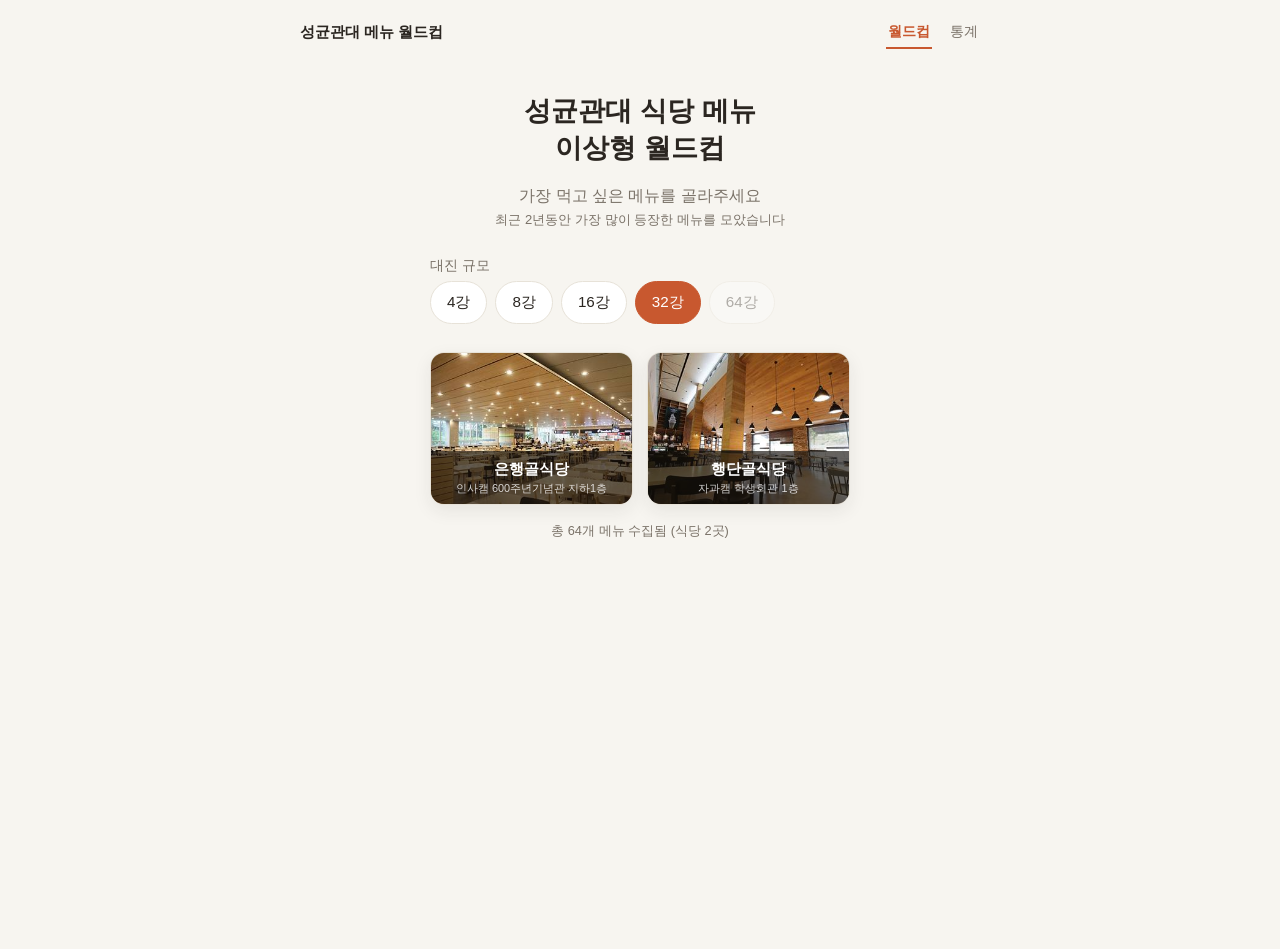
==== docs/index.html @ 2385b93e "Add ranking-accuracy feedback widget to result and stats pages" ====
<!DOCTYPE html>
<html lang="ko">
<head>
<meta charset="UTF-8">
<meta name="viewport" content="width=device-width, initial-scale=1.0">
<meta name="google-site-verification" content="KOrDOfrEUN9D3AdqTjw1bRF7JTJ5dpxACf7tST6a6Lo" />
<title>성균관대 식당 메뉴 이상형 월드컵</title>
<!-- Google tag (gtag.js) -->
<script async src="https://www.googletagmanager.com/gtag/js?id=G-GJEPT5KRBJ"></script>
<script>
  window.dataLayer = window.dataLayer || [];
  function gtag(){dataLayer.push(arguments);}
  gtag('js', new Date());

  gtag('config', 'G-GJEPT5KRBJ');
</script>
<link rel="stylesheet" href="style.css">
</head>
<body>
<nav class="topbar">
  <a href="index.html" class="brand">성균관대 메뉴 월드컵</a>
  <div class="topnav-links">
    <a href="index.html" class="active">월드컵</a>
    <a href="stats.html">통계</a>
  </div>
</nav>
<div id="app">

  <section id="screen-select" class="screen">
    <h1>성균관대 식당 메뉴<br>이상형 월드컵</h1>
    <p class="sub">가장 먹고 싶은 메뉴를 골라주세요</p>
    <p class="sub-note">최근 2년동안 가장 많이 등장한 메뉴를 모았습니다</p>

    <div class="select-group">
      <label>대진 규모</label>
      <div id="sizeButtons" class="size-buttons"></div>
    </div>

    <div id="cafeteriaButtons" class="cafeteria-buttons"></div>

    <p id="dataInfo" class="data-info"></p>
  </section>

  <section id="screen-game" class="screen hidden">
    <div class="progress">
      <span id="matchLabel"></span>
    </div>
    <div class="vs-wrap">
      <button class="card" id="cardLeft"></button>
      <div class="vs">
        <div class="vs-round" id="roundLabel"></div>
        <div class="vs-label">VS</div>
      </div>
      <button class="card" id="cardRight"></button>
    </div>
    <button id="backBtn" class="text-btn">처음으로</button>
  </section>

  <section id="screen-result" class="screen hidden">
    <h2>우승 메뉴</h2>
    <div class="result-wrap">
      <div class="winner-col">
        <div class="card winner" id="winnerCard"></div>
        <button id="restartBtn" class="primary-btn">다시 하기</button>
      </div>
      <div class="winner-stats" id="winnerStats">
        <div id="resultFeedback"></div>
        <div class="winner-stats-title">식당 메뉴 티어표</div>
        <div id="winnerStatsBody" class="winner-stats-body">
          <table class="stats-table">
            <thead>
              <tr>
                <th>티어</th>
                <th>메뉴</th>
                <th>승률</th>
              </tr>
            </thead>
            <tbody id="winnerStatsTableBody"></tbody>
          </table>
        </div>
      </div>
    </div>
  </section>

</div>
<script src="config.js"></script>
<script src="app.js"></script>
</body>
</html>
---- docs/style.css ----
:root {
  --bg: #f7f5f0;
  --ink: #2b2621;
  --sub: #7a7268;
  --accent: #c8582f;
  --card-bg: #ffffff;
  --card-border: #e7e2d8;
  --shadow: 0 6px 18px rgba(43, 38, 33, 0.08);
}

@media (prefers-color-scheme: dark) {
  :root {
    --bg: #1c1a17;
    --ink: #f2eee6;
    --sub: #a99f90;
    --accent: #e07a4c;
    --card-bg: #27231e;
    --card-border: #3a352c;
    --shadow: 0 6px 18px rgba(0, 0, 0, 0.35);
  }
}

* { box-sizing: border-box; }

body {
  margin: 0;
  font-family: "Pretendard", "Apple SD Gothic Neo", "Malgun Gothic", sans-serif;
  background: var(--bg);
  color: var(--ink);
  min-height: 100vh;
}

.topbar {
  display: flex;
  align-items: center;
  justify-content: space-between;
  max-width: 720px;
  margin: 0 auto;
  padding: 16px 20px 0;
}

.topbar .brand {
  font-weight: 700;
  font-size: 0.95rem;
  color: var(--ink);
  text-decoration: none;
}

.topnav-links {
  display: flex;
  gap: 16px;
}

.topnav-links a {
  color: var(--sub);
  text-decoration: none;
  font-size: 0.9rem;
  padding: 6px 2px;
  border-bottom: 2px solid transparent;
}

.topnav-links a.active {
  color: var(--accent);
  border-bottom-color: var(--accent);
  font-weight: 600;
}

#app {
  max-width: 720px;
  margin: 0 auto;
  padding: 32px 20px 60px;
  min-height: 100vh;
  display: flex;
  flex-direction: column;
}

.stats-app { align-items: stretch; }

.stats-title { text-align: center; margin-bottom: 4px; }
.menu-tier-title { margin-top: 44px; }
.menu-cafeteria-select { max-width: 280px; margin: 16px auto 0; }

.stats-table-wrap {
  overflow-x: auto;
  margin-top: 12px;
  border: 1px solid var(--card-border);
  border-radius: 14px;
  background: var(--card-bg);
  box-shadow: var(--shadow);
}

.stats-table {
  width: 100%;
  border-collapse: collapse;
  font-size: 0.95rem;
}

.stats-table th, .stats-table td {
  padding: 12px 14px;
  text-align: left;
  border-bottom: 1px solid var(--card-border);
}

.stats-table th {
  color: var(--sub);
  font-weight: 600;
  font-size: 0.8rem;
}

.stats-table tr:last-child td { border-bottom: none; }

.cafeteria-name { font-weight: 600; }

.tier-badge {
  display: inline-flex;
  align-items: center;
  justify-content: center;
  width: 28px;
  height: 28px;
  border-radius: 8px;
  font-weight: 800;
  font-size: 0.9rem;
  color: #fff;
}

.tier-S { background: #d4af37; }
.tier-A { background: #c8582f; }
.tier-B { background: #4a7c59; }
.tier-C { background: #4472a8; }
.tier-D { background: #7a7268; }
.tier-F { background: #555049; }
.tier-\- { background: var(--sub); }

.screen { display: flex; flex-direction: column; align-items: center; flex: 1; }
.hidden { display: none !important; }

h1 {
  text-align: center;
  font-size: 1.7rem;
  line-height: 1.35;
  margin: 12px 0 4px;
}

h2 { text-align: center; }

.sub { color: var(--sub); margin-bottom: 28px; }
.sub + .sub-note { margin-top: -24px; }

.sub-note { color: var(--sub); font-size: 0.82rem; margin: 0 0 28px; }

.select-group {
  width: 100%;
  max-width: 420px;
  margin-bottom: 20px;
}

.select-group label {
  display: block;
  font-size: 0.85rem;
  color: var(--sub);
  margin-bottom: 6px;
}

select {
  width: 100%;
  padding: 12px 14px;
  border-radius: 10px;
  border: 1px solid var(--card-border);
  background: var(--card-bg);
  color: var(--ink);
  font-size: 1rem;
}

.size-buttons {
  display: flex;
  gap: 8px;
  flex-wrap: wrap;
}

.size-btn {
  padding: 10px 16px;
  border-radius: 999px;
  border: 1px solid var(--card-border);
  background: var(--card-bg);
  color: var(--ink);
  cursor: pointer;
  font-size: 0.95rem;
}

.size-btn.active {
  background: var(--accent);
  border-color: var(--accent);
  color: #fff;
}

.size-btn:disabled { opacity: 0.35; cursor: not-allowed; }

.primary-btn {
  margin-top: 12px;
  padding: 14px 36px;
  border-radius: 999px;
  border: none;
  background: var(--accent);
  color: #fff;
  font-size: 1.05rem;
  font-weight: 600;
  cursor: pointer;
}

.primary-btn:hover { filter: brightness(1.05); }

.cafeteria-buttons {
  display: flex;
  gap: 14px;
  width: 100%;
  max-width: 420px;
  margin-top: 8px;
}

.cafeteria-btn {
  flex: 1;
  position: relative;
  aspect-ratio: 4 / 3;
  border-radius: 14px;
  overflow: hidden;
  border: 1px solid var(--card-border);
  box-shadow: var(--shadow);
  cursor: pointer;
  padding: 0;
  background: var(--card-border);
}

.cafeteria-btn img {
  width: 100%;
  height: 100%;
  object-fit: cover;
  display: block;
}

.cafeteria-btn:hover {
  transform: translateY(-2px);
  transition: 120ms ease;
}

.cafeteria-btn:disabled {
  cursor: default;
  opacity: 0.7;
}

.cafeteria-btn:disabled:hover {
  transform: none;
}

.cafeteria-btn:hover .cafeteria-btn-label {
  background: var(--accent);
}

.cafeteria-btn-label {
  position: absolute;
  left: 0;
  right: 0;
  bottom: 0;
  padding: 8px 6px;
  background: rgba(20, 16, 12, 0.65);
  color: #fff;
  text-align: center;
  display: flex;
  flex-direction: column;
  gap: 2px;
}

.cafeteria-btn-name {
  font-weight: 700;
  font-size: 0.95rem;
}

.cafeteria-btn-location {
  font-weight: 400;
  font-size: 0.68rem;
  color: rgba(255, 255, 255, 0.8);
}

.data-info { margin-top: 18px; color: var(--sub); font-size: 0.8rem; text-align: center; }

.progress {
  display: flex;
  justify-content: center;
  width: 100%;
  max-width: 640px;
  color: var(--sub);
  font-size: 0.9rem;
  margin-bottom: 18px;
}

.vs-wrap {
  display: flex;
  align-items: stretch;
  gap: 14px;
  width: 100%;
  max-width: 640px;
  flex: 1;
}

.vs {
  align-self: center;
  display: flex;
  flex-direction: column;
  align-items: center;
  gap: 4px;
  flex-shrink: 0;
}

.vs-round {
  font-weight: 700;
  color: var(--accent);
  font-size: 0.78rem;
  white-space: nowrap;
}

.vs-round.pulse {
  animation: roundPop 500ms ease;
}

@keyframes roundPop {
  0% { transform: scale(0.6); opacity: 0; }
  60% { transform: scale(1.15); opacity: 1; }
  100% { transform: scale(1); opacity: 1; }
}

.vs-label {
  font-weight: 800;
  color: var(--sub);
  font-size: 1rem;
}

.card {
  flex: 1;
  background: var(--card-bg);
  border: 1px solid var(--card-border);
  border-radius: 16px;
  box-shadow: var(--shadow);
  padding: 20px 16px;
  cursor: pointer;
  text-align: left;
  color: var(--ink);
  font-family: inherit;
  display: flex;
  flex-direction: column;
  gap: 10px;
}

.card:hover, .card:active {
  border-color: var(--accent);
  transform: translateY(-2px);
  transition: 120ms ease;
}

.card.shake {
  border-color: var(--accent);
  animation: cardShake 200ms ease;
  pointer-events: none;
}

@keyframes cardShake {
  0%, 100% { transform: translateX(0); }
  25% { transform: translateX(-5px); }
  50% { transform: translateX(5px); }
  75% { transform: translateX(-3px); }
}

.card-image {
  width: 100%;
  flex: 1;
  min-height: 160px;
  border-radius: 10px;
  overflow: hidden;
  background: var(--card-border);
  display: flex;
  align-items: center;
  justify-content: center;
}

.card-image img {
  width: 100%;
  height: 100%;
  object-fit: cover;
  display: block;
}

.card-image .image-placeholder {
  font-size: 2.2rem;
  opacity: 0.35;
}

.card .cafeteria-tag {
  font-size: 0.75rem;
  color: var(--sub);
}

.card .corner-tag {
  font-size: 0.75rem;
  color: var(--accent);
  font-weight: 600;
}

.card .main-item {
  font-size: 1.25rem;
  font-weight: 700;
  line-height: 1.3;
}

.card .side-items {
  font-size: 0.9rem;
  color: var(--sub);
  line-height: 1.6;
}

.card .price {
  font-size: 0.85rem;
  color: var(--sub);
  font-weight: 600;
  text-align: right;
}

.text-btn {
  margin-top: 24px;
  background: none;
  border: none;
  color: var(--sub);
  text-decoration: underline;
  cursor: pointer;
  font-size: 0.9rem;
}

.result-wrap {
  display: flex;
  align-items: flex-start;
  justify-content: center;
  gap: 20px;
  width: 100%;
  max-width: 780px;
  margin: 20px 0;
  flex-wrap: wrap;
}

.winner-col {
  display: flex;
  flex-direction: column;
  align-items: center;
  gap: 16px;
  width: 100%;
  max-width: 420px;
}

.winner {
  cursor: default;
  min-height: 280px;
  max-width: 420px;
  width: 100%;
  margin: 0;
}

.winner:hover { transform: none; border-color: var(--card-border); }

.winner-stats {
  flex: 1;
  min-width: 260px;
  max-width: 380px;
  background: var(--card-bg);
  border: 1px solid var(--card-border);
  border-radius: 16px;
  box-shadow: var(--shadow);
  padding: 20px 18px;
  max-height: calc(100vh - 160px);
  overflow-y: auto;
}

.winner-stats-title {
  font-weight: 700;
  font-size: 0.95rem;
  margin-bottom: 14px;
}

.feedback-widget {
  display: flex;
  align-items: center;
  justify-content: space-between;
  gap: 10px;
  flex-wrap: wrap;
  background: var(--bg);
  border: 1px solid var(--card-border);
  border-radius: 10px;
  padding: 10px 14px;
  margin-bottom: 16px;
}

.feedback-question {
  font-size: 0.85rem;
  color: var(--ink);
}

.feedback-buttons {
  display: flex;
  gap: 6px;
  flex-shrink: 0;
}

.feedback-btn {
  padding: 6px 14px;
  border-radius: 999px;
  border: 1px solid var(--card-border);
  background: var(--card-bg);
  color: var(--ink);
  cursor: pointer;
  font-size: 0.82rem;
}

.feedback-btn:hover {
  border-color: var(--accent);
  color: var(--accent);
}

.feedback-thanks {
  font-size: 0.85rem;
  color: var(--accent);
  font-weight: 600;
}

.winner-stats-body { overflow-x: auto; }

.winner-stats-body .stats-table th,
.winner-stats-body .stats-table td {
  padding: 8px 10px;
  font-size: 0.85rem;
}

.winner-stats-body tr.winner-row {
  background: #fff3b0;
}

@media (prefers-color-scheme: dark) {
  .winner-stats-body tr.winner-row { background: #6b5a1f; }
}

@media (min-width: 640px) {
  #app:not(.stats-app) { max-width: 1100px; }
  .progress { max-width: 1000px; }
  .vs-wrap { max-width: 1000px; }
}

@media (min-width: 1000px) {
  #app:not(.stats-app) { max-width: 1400px; }
  .progress { max-width: 1300px; }
  .vs-wrap { max-width: 1300px; }
}

@media (max-width: 520px) {
  #app { padding-left: 12px; padding-right: 12px; }

  .vs-wrap { gap: 8px; }
  .vs { flex-shrink: 0; }
  .vs-round { font-size: 0.65rem; }
  .vs-label { font-size: 0.75rem; }

  .card { padding: 12px 10px; gap: 6px; min-height: unset; }
  .card-image { min-height: 110px; }
  .card .cafeteria-tag, .card .corner-tag { font-size: 0.65rem; }
  .card .main-item { font-size: 0.95rem; line-height: 1.25; }
  .card .side-items { font-size: 0.7rem; line-height: 1.4; }
  .card .price { font-size: 0.75rem; }
  .card-image .image-placeholder { font-size: 1.5rem; }

  .progress { max-width: 100%; }
}
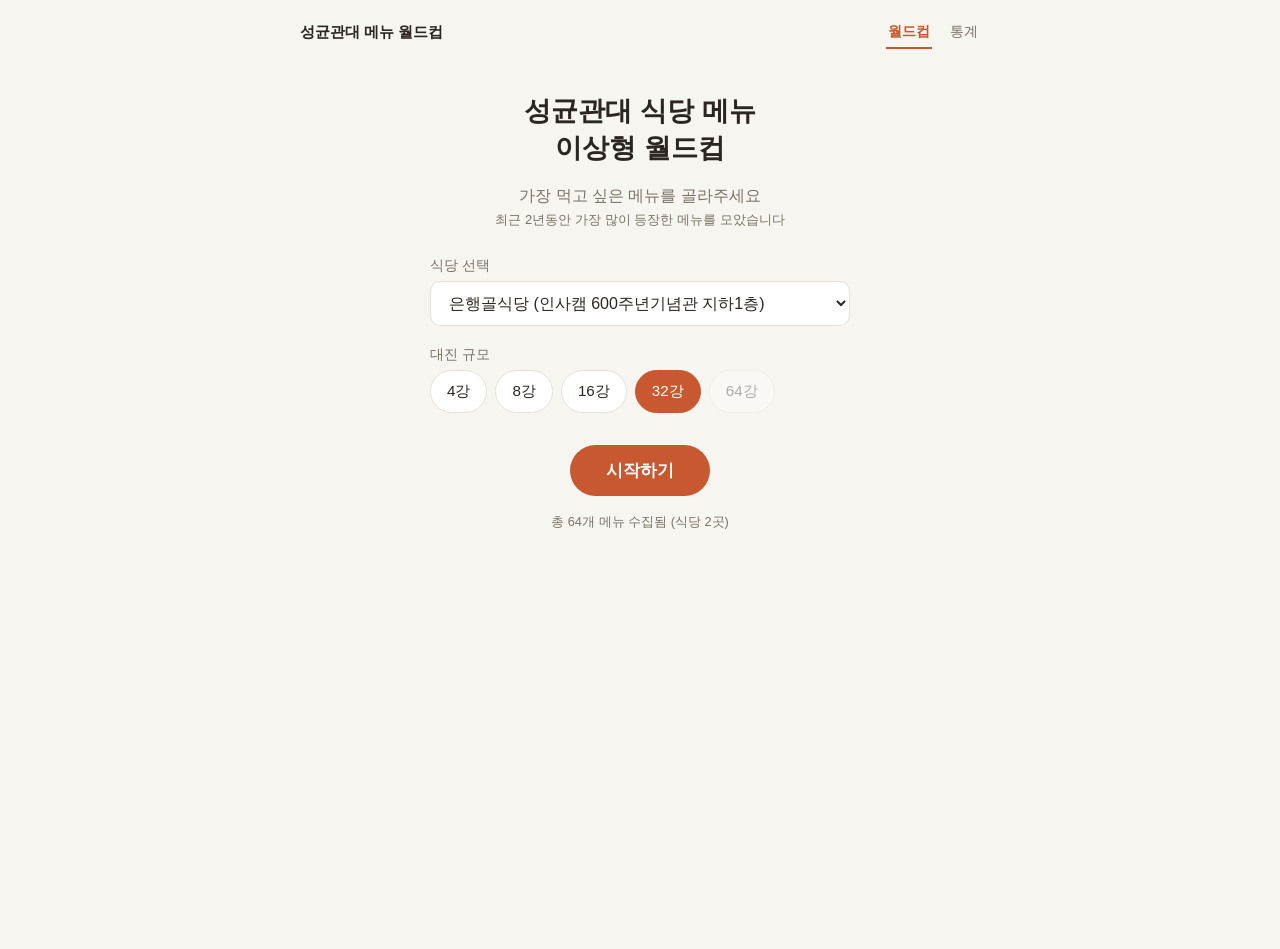
==== commit 384372fd: "Fix A/B redirect to use relative path Absolute /v2/ broke on GitHub Pages, which serves this site fr" ====
--- a/docs/index.html
+++ b/docs/index.html
@@ -5,6 +5,21 @@
 <meta name="viewport" content="width=device-width, initial-scale=1.0">
 <meta name="google-site-verification" content="KOrDOfrEUN9D3AdqTjw1bRF7JTJ5dpxACf7tST6a6Lo" />
 <title>성균관대 식당 메뉴 이상형 월드컵</title>
+<!-- latest/v2 A/B 무작위 배정: 최초 방문 시 50/50으로 배정하고 localStorage에 고정해서
+     같은 사람이 재방문해도 같은 버전을 계속 보게 한다. -->
+<script>
+(function () {
+  var KEY = "skku_ab_version";
+  var v = localStorage.getItem(KEY);
+  if (!v) {
+    v = Math.random() < 0.5 ? "latest" : "v2";
+    localStorage.setItem(KEY, v);
+  }
+  if (v === "v2") {
+    location.replace("v2/");
+  }
+})();
+</script>
 <!-- Google tag (gtag.js) -->
 <script async src="https://www.googletagmanager.com/gtag/js?id=G-GJEPT5KRBJ"></script>
 <script>
@@ -53,6 +68,7 @@
       </div>
       <button class="card" id="cardRight"></button>
     </div>
+    <p class="image-disclaimer">현재는 AI로 생성된 이미지입니다. 실제 메뉴와 (많이) 다를 수 있습니다.</p>
     <button id="backBtn" class="text-btn">처음으로</button>
   </section>
 
@@ -61,10 +77,8 @@
     <div class="result-wrap">
       <div class="winner-col">
         <div class="card winner" id="winnerCard"></div>
-        <button id="restartBtn" class="primary-btn">다시 하기</button>
       </div>
       <div class="winner-stats" id="winnerStats">
-        <div id="resultFeedback"></div>
         <div class="winner-stats-title">식당 메뉴 티어표</div>
         <div id="winnerStatsBody" class="winner-stats-body">
           <table class="stats-table">
@@ -79,8 +93,11 @@
           </table>
         </div>
       </div>
+      <button id="restartBtn" class="primary-btn">다시 하기</button>
     </div>
   </section>
+
+  <div id="resultFeedback" class="result-feedback-bar hidden"></div>
 
 </div>
 <script src="config.js"></script>
--- a/docs/style.css
+++ b/docs/style.css
@@ -339,7 +339,7 @@
   border: 1px solid var(--card-border);
   border-radius: 16px;
   box-shadow: var(--shadow);
-  padding: 20px 16px;
+  padding: 0 0 16px;
   cursor: pointer;
   text-align: left;
   color: var(--ink);
@@ -347,10 +347,15 @@
   display: flex;
   flex-direction: column;
   gap: 10px;
-}
-
-.card:hover, .card:active {
-  border-color: var(--accent);
+  overflow: hidden;
+}
+
+.card > *:not(.card-image) {
+  margin-left: 16px;
+  margin-right: 16px;
+}
+
+.card:hover {
   transform: translateY(-2px);
   transition: 120ms ease;
 }
@@ -372,8 +377,6 @@
   width: 100%;
   flex: 1;
   min-height: 160px;
-  border-radius: 10px;
-  overflow: hidden;
   background: var(--card-border);
   display: flex;
   align-items: center;
@@ -432,25 +435,36 @@
   font-size: 0.9rem;
 }
 
+.image-disclaimer {
+  margin: 18px 0 0;
+  color: var(--sub);
+  font-size: 0.72rem;
+  text-align: center;
+}
+
 .result-wrap {
-  display: flex;
-  align-items: flex-start;
+  display: grid;
+  grid-template-columns: minmax(0, 420px) minmax(0, 380px);
+  grid-template-areas:
+    "card   stats"
+    "button stats";
   justify-content: center;
-  gap: 20px;
+  align-items: start;
+  gap: 16px 20px;
   width: 100%;
   max-width: 780px;
   margin: 20px 0;
-  flex-wrap: wrap;
 }
 
 .winner-col {
+  grid-area: card;
   display: flex;
   flex-direction: column;
   align-items: center;
-  gap: 16px;
-  width: 100%;
-  max-width: 420px;
-}
+  width: 100%;
+}
+
+#restartBtn { grid-area: button; justify-self: center; }
 
 .winner {
   cursor: default;
@@ -463,8 +477,8 @@
 .winner:hover { transform: none; border-color: var(--card-border); }
 
 .winner-stats {
-  flex: 1;
-  min-width: 260px;
+  grid-area: stats;
+  min-width: 0;
   max-width: 380px;
   background: var(--card-bg);
   border: 1px solid var(--card-border);
@@ -494,6 +508,31 @@
   margin-bottom: 16px;
 }
 
+#screen-result { padding-bottom: 90px; }
+
+.result-feedback-bar {
+  position: fixed;
+  left: 0;
+  right: 0;
+  bottom: 0;
+  z-index: 20;
+  display: flex;
+  justify-content: center;
+  background: var(--card-bg);
+  border-top: 1px solid var(--card-border);
+  box-shadow: 0 -6px 18px rgba(43, 38, 33, 0.08);
+  padding: 12px 20px;
+}
+
+.result-feedback-bar .feedback-widget {
+  width: 100%;
+  max-width: 780px;
+  margin-bottom: 0;
+  border: none;
+  background: transparent;
+  padding: 0;
+}
+
 .feedback-question {
   font-size: 0.85rem;
   color: var(--ink);
@@ -506,18 +545,57 @@
 }
 
 .feedback-btn {
-  padding: 6px 14px;
+  width: 56px;
+  padding: 6px 0;
   border-radius: 999px;
   border: 1px solid var(--card-border);
   background: var(--card-bg);
   color: var(--ink);
   cursor: pointer;
   font-size: 0.82rem;
+  text-align: center;
 }
 
 .feedback-btn:hover {
   border-color: var(--accent);
   color: var(--accent);
+}
+
+.feedback-btn[data-answer="yes"] {
+  background: #d4e8fb;
+  border-color: #b8d9f7;
+  color: #2c5f8a;
+}
+
+.feedback-btn[data-answer="yes"]:hover {
+  background: #c2ddf7;
+  border-color: #8fc0ec;
+  color: #1f4a6e;
+}
+
+.feedback-btn[data-answer="no"] {
+  background: #fbdada;
+  border-color: #f5bcbc;
+  color: #8a3a3a;
+}
+
+.feedback-btn[data-answer="no"]:hover {
+  background: #f7c4c4;
+  border-color: #ef9d9d;
+  color: #6e2b2b;
+}
+
+@media (prefers-color-scheme: dark) {
+  .feedback-btn[data-answer="yes"] {
+    background: #2c4a63;
+    border-color: #3a6083;
+    color: #cfe6fb;
+  }
+  .feedback-btn[data-answer="no"] {
+    background: #5a3232;
+    border-color: #7a4444;
+    color: #fbd4d4;
+  }
 }
 
 .feedback-thanks {
@@ -562,7 +640,8 @@
   .vs-round { font-size: 0.65rem; }
   .vs-label { font-size: 0.75rem; }
 
-  .card { padding: 12px 10px; gap: 6px; min-height: unset; }
+  .card { padding: 0 0 10px; gap: 6px; min-height: unset; }
+  .card > *:not(.card-image) { margin-left: 10px; margin-right: 10px; }
   .card-image { min-height: 110px; }
   .card .cafeteria-tag, .card .corner-tag { font-size: 0.65rem; }
   .card .main-item { font-size: 0.95rem; line-height: 1.25; }
@@ -570,5 +649,15 @@
   .card .price { font-size: 0.75rem; }
   .card-image .image-placeholder { font-size: 1.5rem; }
 
+  .result-wrap {
+    grid-template-columns: 1fr;
+    grid-template-areas:
+      "card"
+      "stats"
+      "button";
+  }
+  .winner-col { align-self: start; }
+  .winner .card-image { flex: 0 0 auto; height: 140px; min-height: 140px; }
+
   .progress { max-width: 100%; }
 }
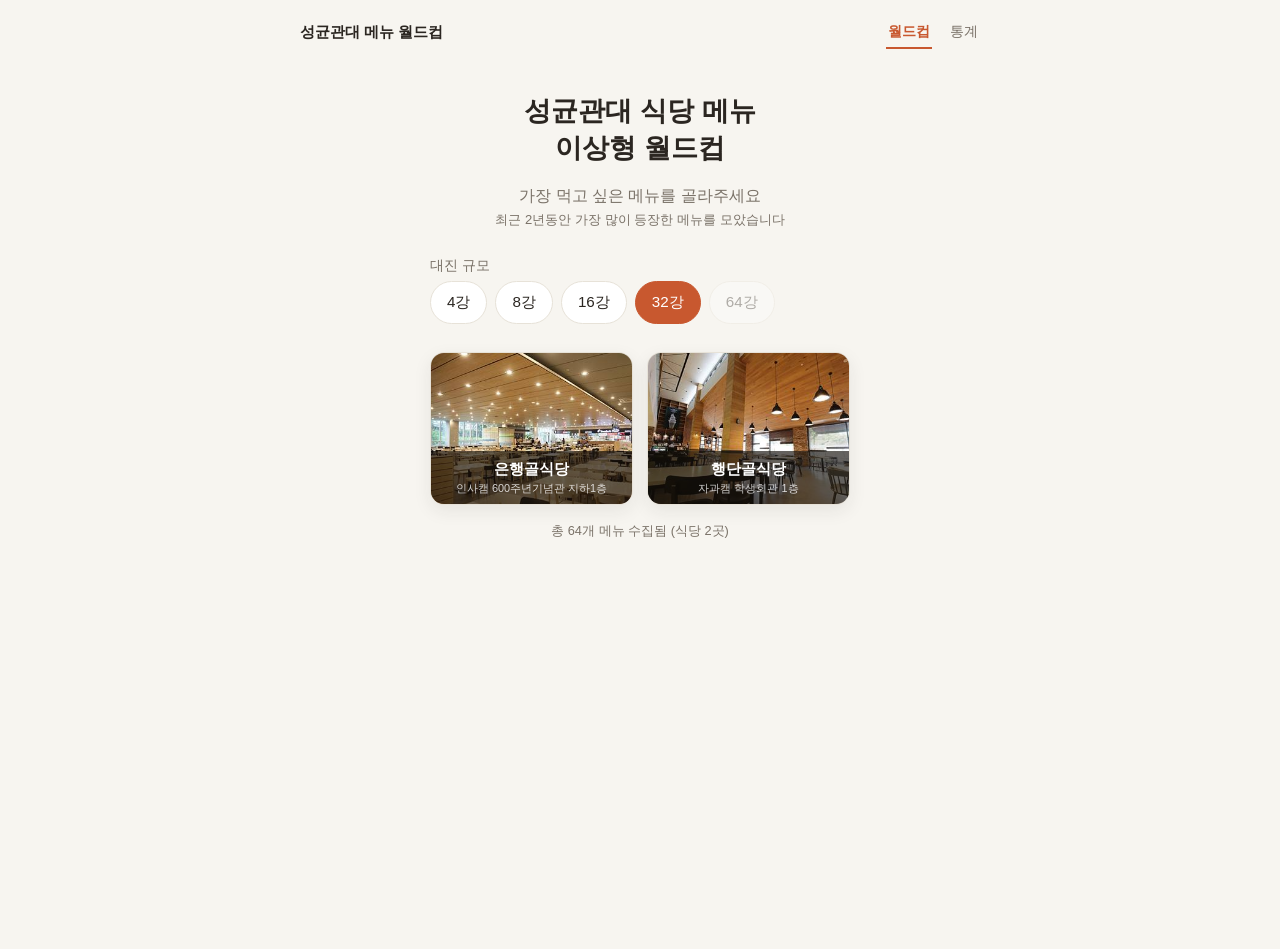
==== commit ce40efcd: "Remove v2 A/B auto-routing, root always serves latest Reverts the random 50/50 assignment added earl" ====
--- a/docs/index.html
+++ b/docs/index.html
@@ -5,21 +5,6 @@
 <meta name="viewport" content="width=device-width, initial-scale=1.0">
 <meta name="google-site-verification" content="KOrDOfrEUN9D3AdqTjw1bRF7JTJ5dpxACf7tST6a6Lo" />
 <title>성균관대 식당 메뉴 이상형 월드컵</title>
-<!-- latest/v2 A/B 무작위 배정: 최초 방문 시 50/50으로 배정하고 localStorage에 고정해서
-     같은 사람이 재방문해도 같은 버전을 계속 보게 한다. -->
-<script>
-(function () {
-  var KEY = "skku_ab_version";
-  var v = localStorage.getItem(KEY);
-  if (!v) {
-    v = Math.random() < 0.5 ? "latest" : "v2";
-    localStorage.setItem(KEY, v);
-  }
-  if (v === "v2") {
-    location.replace("v2/");
-  }
-})();
-</script>
 <!-- Google tag (gtag.js) -->
 <script async src="https://www.googletagmanager.com/gtag/js?id=G-GJEPT5KRBJ"></script>
 <script>
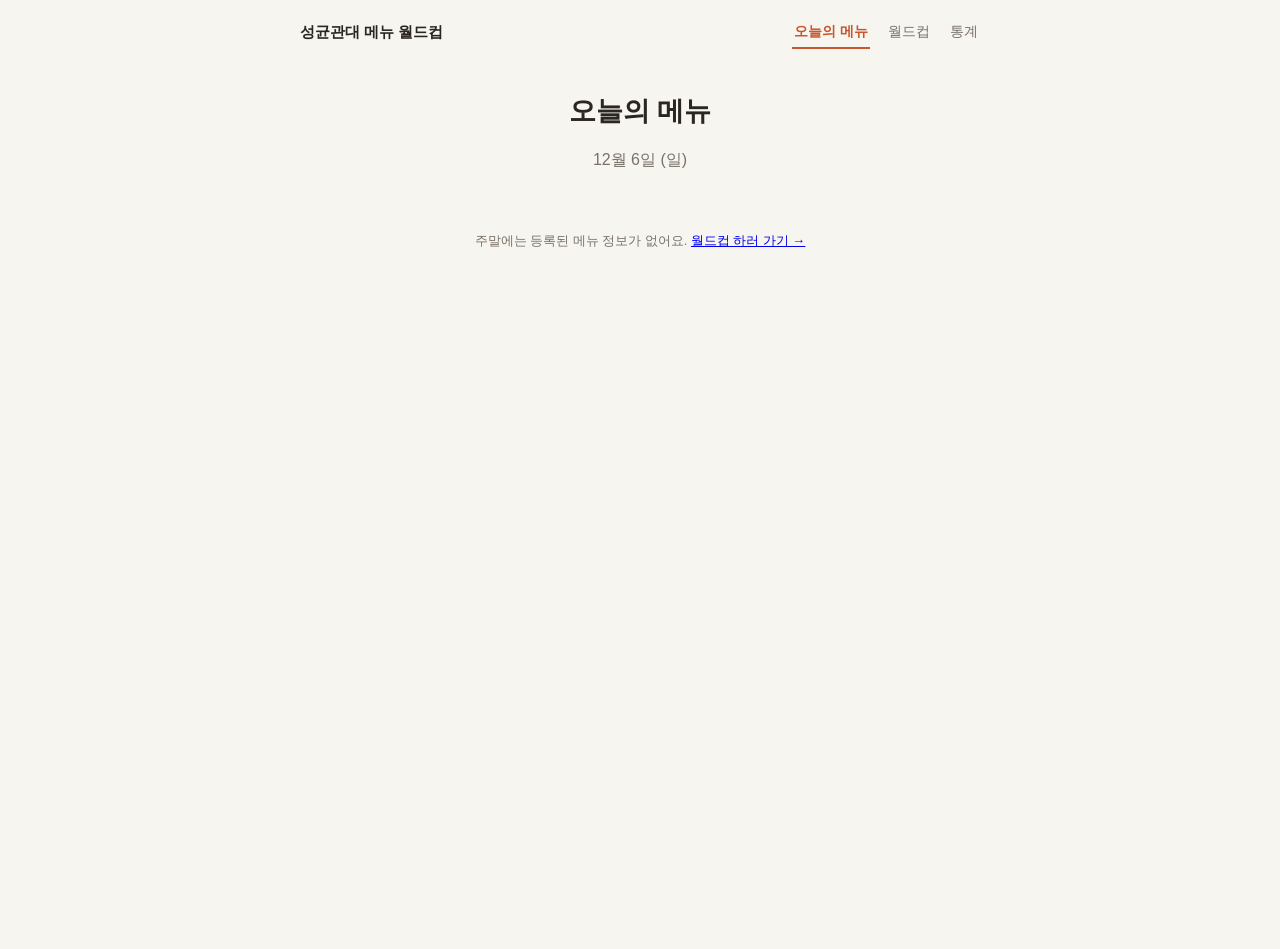
==== commit 24228209: "통계 페이지에 우승횟수 기준 티어 토글 추가, 오늘의 메뉴 홈 화면 신설 - stats: 승률 기준/우승횟수 기준(상위 3개씩 A~D, 나머지 F) 토글, 헤더 레이아웃 정리 - " ====
--- a/docs/index.html
+++ b/docs/index.html
@@ -4,7 +4,7 @@
 <meta charset="UTF-8">
 <meta name="viewport" content="width=device-width, initial-scale=1.0">
 <meta name="google-site-verification" content="KOrDOfrEUN9D3AdqTjw1bRF7JTJ5dpxACf7tST6a6Lo" />
-<title>성균관대 식당 메뉴 이상형 월드컵</title>
+<title>오늘의 메뉴 - 성균관대 메뉴 월드컵</title>
 <!-- Google tag (gtag.js) -->
 <script async src="https://www.googletagmanager.com/gtag/js?id=G-GJEPT5KRBJ"></script>
 <script>
@@ -20,72 +20,19 @@
 <nav class="topbar">
   <a href="index.html" class="brand">성균관대 메뉴 월드컵</a>
   <div class="topnav-links">
-    <a href="index.html" class="active">월드컵</a>
+    <a href="index.html" class="active">오늘의 메뉴</a>
+    <a href="worldcup.html">월드컵</a>
     <a href="stats.html">통계</a>
   </div>
 </nav>
-<div id="app">
-
-  <section id="screen-select" class="screen">
-    <h1>성균관대 식당 메뉴<br>이상형 월드컵</h1>
-    <p class="sub">가장 먹고 싶은 메뉴를 골라주세요</p>
-    <p class="sub-note">최근 2년동안 가장 많이 등장한 메뉴를 모았습니다</p>
-
-    <div class="select-group">
-      <label>대진 규모</label>
-      <div id="sizeButtons" class="size-buttons"></div>
-    </div>
-
-    <div id="cafeteriaButtons" class="cafeteria-buttons"></div>
-
-    <p id="dataInfo" class="data-info"></p>
-  </section>
-
-  <section id="screen-game" class="screen hidden">
-    <div class="progress">
-      <span id="matchLabel"></span>
-    </div>
-    <div class="vs-wrap">
-      <button class="card" id="cardLeft"></button>
-      <div class="vs">
-        <div class="vs-round" id="roundLabel"></div>
-        <div class="vs-label">VS</div>
-      </div>
-      <button class="card" id="cardRight"></button>
-    </div>
-    <p class="image-disclaimer">현재는 AI로 생성된 이미지입니다. 실제 메뉴와 (많이) 다를 수 있습니다.</p>
-    <button id="backBtn" class="text-btn">처음으로</button>
-  </section>
-
-  <section id="screen-result" class="screen hidden">
-    <h2>우승 메뉴</h2>
-    <div class="result-wrap">
-      <div class="winner-col">
-        <div class="card winner" id="winnerCard"></div>
-      </div>
-      <div class="winner-stats" id="winnerStats">
-        <div class="winner-stats-title">식당 메뉴 티어표</div>
-        <div id="winnerStatsBody" class="winner-stats-body">
-          <table class="stats-table">
-            <thead>
-              <tr>
-                <th>티어</th>
-                <th>메뉴</th>
-                <th>승률</th>
-              </tr>
-            </thead>
-            <tbody id="winnerStatsTableBody"></tbody>
-          </table>
-        </div>
-      </div>
-      <button id="restartBtn" class="primary-btn">다시 하기</button>
-    </div>
-  </section>
-
-  <div id="resultFeedback" class="result-feedback-bar hidden"></div>
-
+<div id="app" class="today-app">
+  <h1>오늘의 메뉴</h1>
+  <p id="todayDateLabel" class="sub"></p>
+  <div id="todayContent" class="today-content">
+    <p class="data-info">불러오는 중...</p>
+  </div>
 </div>
 <script src="config.js"></script>
-<script src="app.js"></script>
+<script src="today.js"></script>
 </body>
 </html>
--- a/docs/style.css
+++ b/docs/style.css
@@ -76,9 +76,28 @@
 
 .stats-app { align-items: stretch; }
 
-.stats-title { text-align: center; margin-bottom: 4px; }
+.stats-header {
+  display: flex;
+  align-items: center;
+  justify-content: space-between;
+  flex-wrap: wrap;
+  gap: 8px 12px;
+  width: 100%;
+}
+.stats-title { text-align: left; margin: 0; }
 .menu-tier-title { margin-top: 44px; }
 .menu-cafeteria-select { max-width: 280px; margin: 16px auto 0; }
+
+.stats-criteria-toggle {
+  display: flex;
+  gap: 6px;
+  flex-shrink: 0;
+}
+
+.stats-criteria-toggle .size-btn {
+  padding: 6px 12px;
+  font-size: 0.78rem;
+}
 
 .stats-table-wrap {
   overflow-x: auto;
@@ -143,7 +162,7 @@
 
 h2 { text-align: center; }
 
-.sub { color: var(--sub); margin-bottom: 28px; }
+.sub { color: var(--sub); margin-bottom: 28px; text-align: center; }
 .sub + .sub-note { margin-top: -24px; }
 
 .sub-note { color: var(--sub); font-size: 0.82rem; margin: 0 0 28px; }
@@ -282,6 +301,76 @@
 
 .data-info { margin-top: 18px; color: var(--sub); font-size: 0.8rem; text-align: center; }
 
+.today-app { align-items: stretch; }
+
+.today-content {
+  display: flex;
+  flex-direction: column;
+  gap: 20px;
+  width: 100%;
+  max-width: 560px;
+  margin: 16px auto 0;
+}
+
+.today-cafeteria {
+  background: var(--card-bg);
+  border: 1px solid var(--card-border);
+  border-radius: 16px;
+  box-shadow: var(--shadow);
+  padding: 18px 18px 20px;
+}
+
+.today-cafeteria-head {
+  display: flex;
+  align-items: center;
+  gap: 12px;
+  margin-bottom: 14px;
+}
+
+.today-cafeteria-img {
+  width: 56px;
+  height: 56px;
+  border-radius: 12px;
+  object-fit: cover;
+  flex-shrink: 0;
+}
+
+.today-cafeteria-name { font-weight: 700; font-size: 1.1rem; }
+
+.today-menu-list { display: flex; flex-direction: column; gap: 14px; }
+
+.today-menu-item { border-top: 1px solid var(--card-border); padding-top: 14px; }
+.today-menu-item:first-child { border-top: none; padding-top: 0; }
+
+.today-menu-meta { display: flex; gap: 8px; margin-bottom: 4px; }
+
+.today-menu-meal {
+  font-size: 0.72rem;
+  font-weight: 700;
+  color: var(--accent);
+  background: rgba(200, 88, 47, 0.12);
+  border-radius: 999px;
+  padding: 2px 8px;
+}
+
+.today-menu-main { font-weight: 700; font-size: 1.05rem; margin-bottom: 4px; }
+.today-menu-sides { color: var(--sub); font-size: 0.85rem; line-height: 1.5; margin-bottom: 6px; }
+
+.today-menu-rank {
+  display: inline-flex;
+  align-items: center;
+  gap: 6px;
+  font-size: 0.85rem;
+  color: var(--sub);
+  margin-top: 4px;
+}
+
+.today-menu-rank-empty { font-size: 0.8rem; color: var(--sub); }
+
+.today-menu-empty { margin-top: 0; }
+
+.today-cafeteria .text-btn { margin-top: 16px; display: inline-block; }
+
 .progress {
   display: flex;
   justify-content: center;
@@ -294,6 +383,7 @@
 
 .vs-wrap {
   display: flex;
+  flex-direction: column;
   align-items: stretch;
   gap: 14px;
   width: 100%;
@@ -304,9 +394,9 @@
 .vs {
   align-self: center;
   display: flex;
-  flex-direction: column;
-  align-items: center;
-  gap: 4px;
+  flex-direction: row;
+  align-items: center;
+  gap: 8px;
   flex-shrink: 0;
 }
 
@@ -623,17 +713,19 @@
 @media (min-width: 640px) {
   #app:not(.stats-app) { max-width: 1100px; }
   .progress { max-width: 1000px; }
-  .vs-wrap { max-width: 1000px; }
 }
 
 @media (min-width: 1000px) {
   #app:not(.stats-app) { max-width: 1400px; }
   .progress { max-width: 1300px; }
-  .vs-wrap { max-width: 1300px; }
 }
 
 @media (max-width: 520px) {
   #app { padding-left: 12px; padding-right: 12px; }
+
+  .topbar { flex-wrap: wrap; row-gap: 6px; padding: 12px 12px 0; }
+  .topnav-links { gap: 10px; }
+  .topnav-links a { font-size: 0.82rem; }
 
   .vs-wrap { gap: 8px; }
   .vs { flex-shrink: 0; }
@@ -648,6 +740,10 @@
   .card .side-items { font-size: 0.7rem; line-height: 1.4; }
   .card .price { font-size: 0.75rem; }
   .card-image .image-placeholder { font-size: 1.5rem; }
+
+  .stats-header { justify-content: center; text-align: center; }
+  .stats-title { text-align: center; }
+  .stats-criteria-toggle { justify-content: center; width: 100%; }
 
   .result-wrap {
     grid-template-columns: 1fr;
